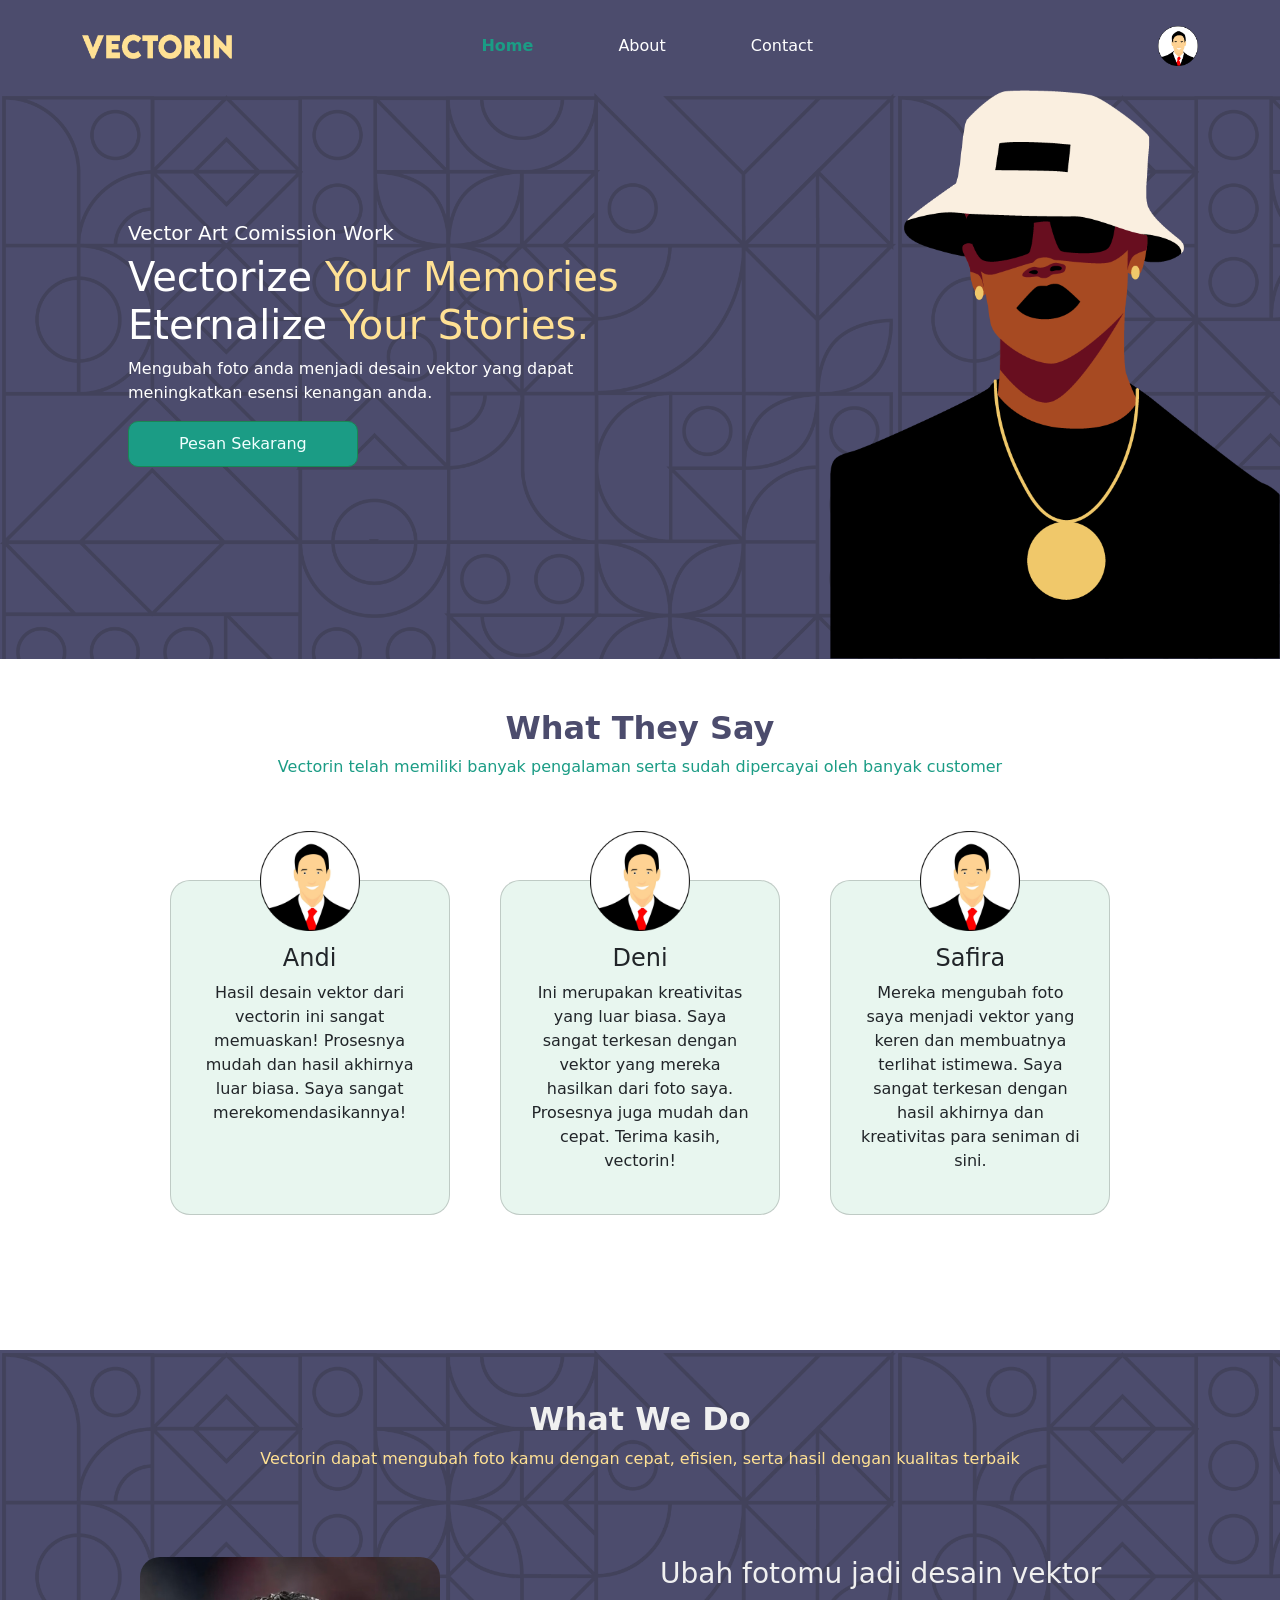
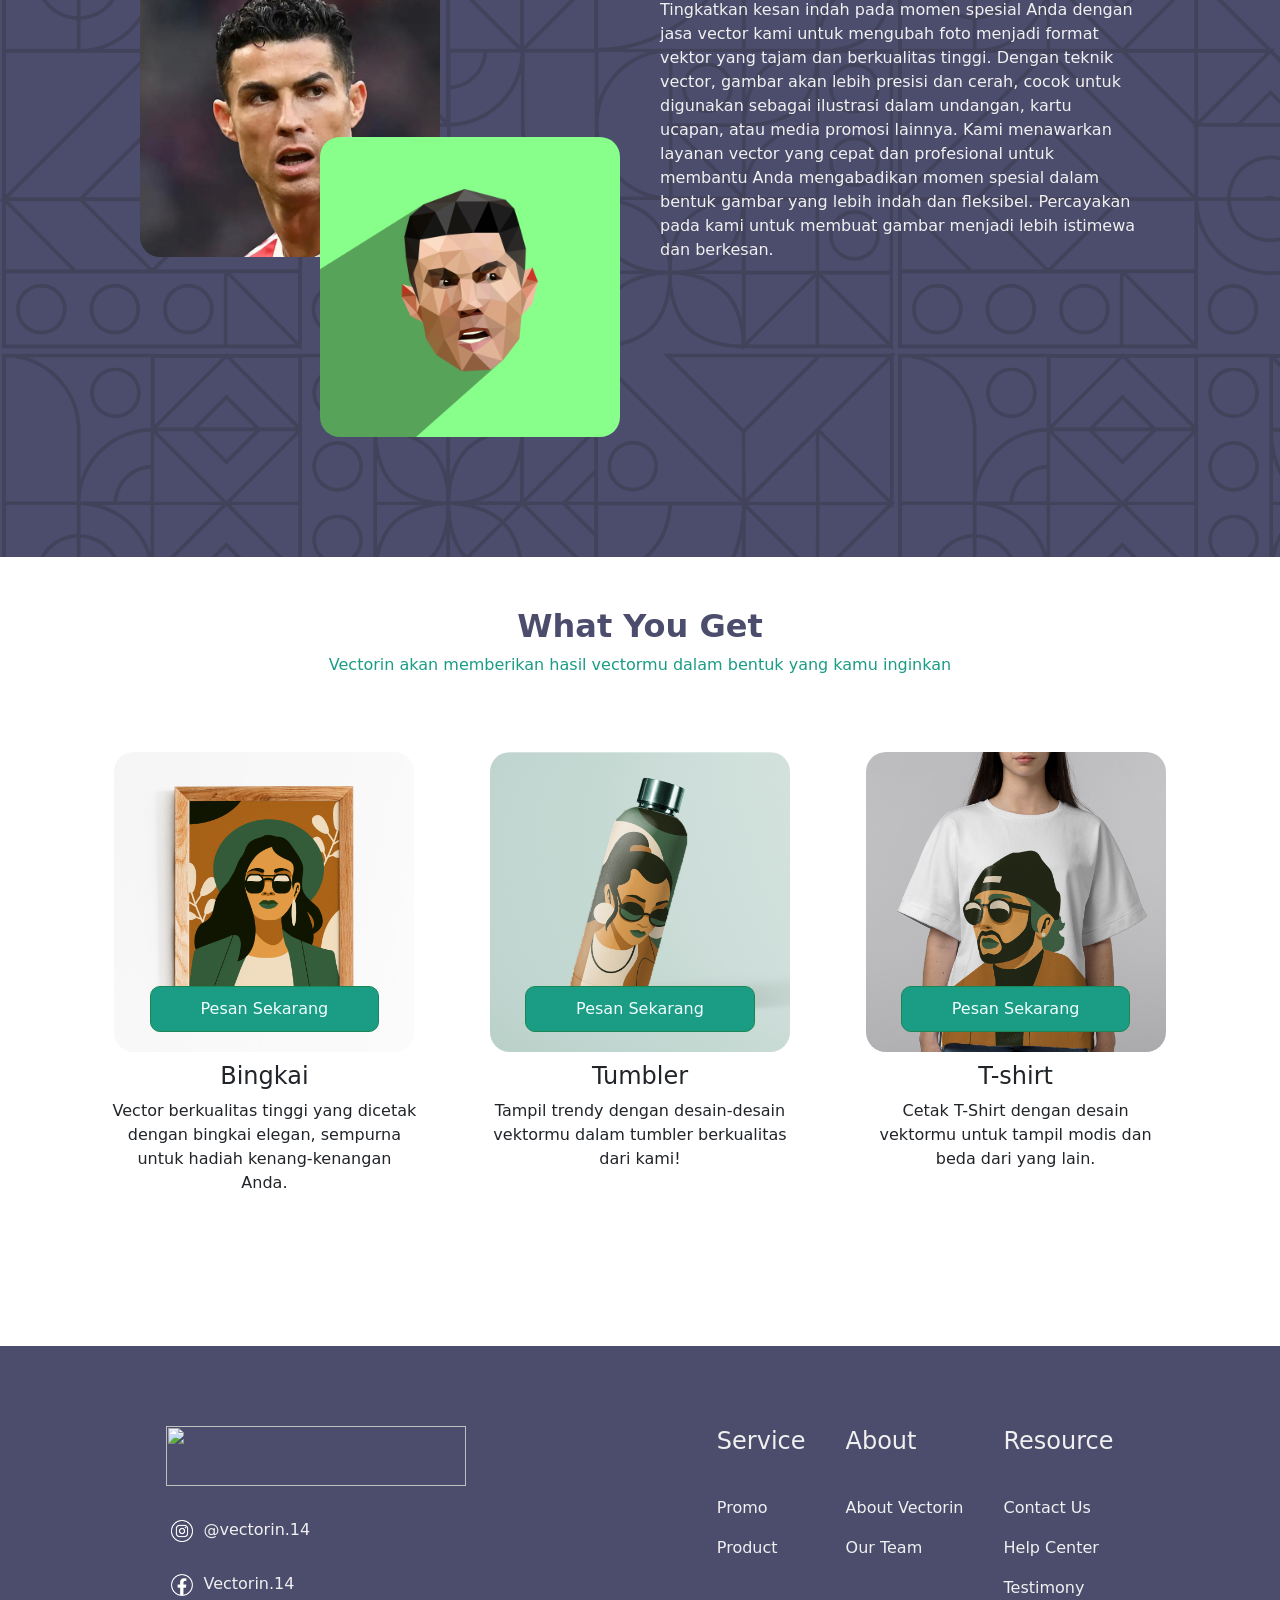
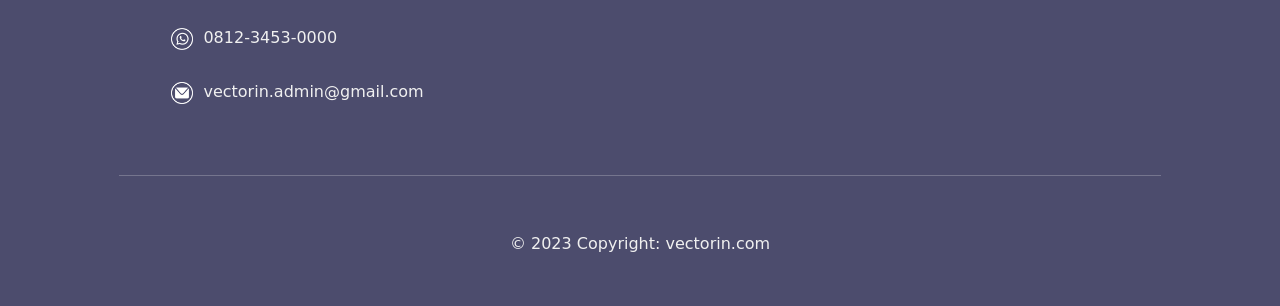
==== index.html @ cd662887 "update" ====
<!DOCTYPE html>
<html lang="en">
  <head>
    <meta charset="utf-8" />
    <meta name="viewport" content="width=device-width, initial-scale=1" />
    <title>Digital Bisnis</title>
    <link
      href="https://cdn.jsdelivr.net/npm/bootstrap@5.3.0/dist/css/bootstrap.min.css"
      rel="stylesheet"
      integrity="sha384-9ndCyUaIbzAi2FUVXJi0CjmCapSmO7SnpJef0486qhLnuZ2cdeRhO02iuK6FUUVM"
      crossorigin="anonymous"
    />
    <link rel="stylesheet" href="landing.css" />
  </head>
  <body>
    <!-- Code navbar -->
    <nav class="navbar">
      <div class="container">
        <a class="navbar-brand" href="#">
          <img src="Logo.png" width="150" height="30" />
        </a>
        <div class="menu">
          <a class="menu-item" id="home" href="">Home</a>
          <a class="menu-item" id="about" href="">About</a>
          <a class="menu-item" id="contact" href="">Contact</a>
        </div>
        <a class="profil" href="">
          <img src="Profil.png" width="40" alt="" />
        </a>
      </div>
    </nav>


    
    <!-- code page 1 -->
    <div>
      <div class="content">
        <div class="icn">
          <img class="icn" src="icon.png" alt="" />
        </div>
        <div class="teks">
          <h5>Vector Art Comission Work</h5>
          <h1>
            Vectorize <span id="tt">Your Memories</span> <br />
            Eternalize <span id="tt">Your Stories.</span>
          </h1>
          <p>
            Mengubah foto anda menjadi desain vektor yang dapat meningkatkan
            esensi kenangan anda.
          </p>
          <button type="button" class="btn btn-success">Pesan Sekarang</button>
        </div>
      </div>
    </div>
    <!-- Code page 2 -->
    <div class="page">
      <header>
        <h2 class="judul">What They Say</h2>
        <p class="sjudul">
          Vectorin telah memiliki banyak pengalaman serta sudah dipercayai oleh
          banyak customer
        </p>
      </header>

      <div class="content1">
        <div class="card">
          <img class="foto1" src="Profil.png" alt="" />
          <h4>Andi</h4>
          <p>
            Hasil desain vektor dari vectorin ini sangat memuaskan! Prosesnya
            mudah dan hasil akhirnya luar biasa. Saya sangat
            merekomendasikannya!
          </p>
        </div>
        <div class="card">
          <img class="foto1" src="Profil.png" alt="" />
          <h4>Deni</h4>
          <p>
            Ini merupakan kreativitas yang luar biasa. Saya sangat terkesan
            dengan vektor yang mereka hasilkan dari foto saya. Prosesnya juga
            mudah dan cepat. Terima kasih, vectorin!
          </p>
        </div>
        <div class="card">
          <img class="foto1" src="Profil.png" alt="" />
          <h4>Safira</h4>
          <p>
            Mereka mengubah foto saya menjadi vektor yang keren dan membuatnya
            terlihat istimewa. Saya sangat terkesan dengan hasil akhirnya dan
            kreativitas para seniman di sini.
          </p>
        </div>
      </div>
    </div>
    <!-- code page 3 -->
    <div class="page" id="page-ganjil">
      <header>
        <h2 id="judulpage3">What We Do</h2>
        <p id="subheading">
          Vectorin dapat mengubah foto kamu dengan cepat, efisien, serta hasil
          dengan kualitas terbaik
        </p>
      </header>
      <div class="page2">
        <div id="gambar">
          <img class="ronaldo" id="ronaldo1" src="image\ronaldo1.jpg" alt="" />
          <img class="ronaldo" id="ronaldo2" src="image\ronaldo2.png" alt="" />
        </div>
        <div id="text">
          <h3 id="text">Ubah fotomu jadi desain vektor</h3>
          <p id="text">
            Tingkatkan kesan indah pada momen spesial Anda dengan jasa vector
            kami untuk mengubah foto menjadi format vektor yang tajam dan
            berkualitas tinggi. Dengan teknik vector, gambar akan lebih presisi
            dan cerah, cocok untuk digunakan sebagai ilustrasi dalam undangan,
            kartu ucapan, atau media promosi lainnya. Kami menawarkan layanan
            vector yang cepat dan profesional untuk membantu Anda mengabadikan
            momen spesial dalam bentuk gambar yang lebih indah dan fleksibel.
            Percayakan pada kami untuk membuat gambar menjadi lebih istimewa dan
            berkesan.
          </p>
        </div>
      </div>
    </div>
    <!-- page 4 -->
    <div class="page">
      <header>
        <h2 class="judul">What You Get</h2>
        <p class="sjudul">
          Vectorin akan memberikan hasil vectormu dalam bentuk yang kamu
          inginkan
        </p>
      </header>

      <div class="content4">
        <div class="card4">
          <button type="button" class="btn btn-success">Pesan Sekarang</button>
          <img class="image4" src="mockup.jpg" alt="" />
          <div class="description">
            <h4>Bingkai</h4>
            <p>
              Vector berkualitas tinggi yang dicetak dengan bingkai elegan,
              sempurna untuk hadiah kenang-kenangan Anda.
            </p>
          </div>
        </div>
        <div class="card4">
          <button type="button" class="btn btn-success">Pesan Sekarang</button>
          <img class="image4" src="mockup1.jpg" alt="" />
          <div class="description">
            <h4>Tumbler</h4>
            <p>
              Tampil trendy dengan desain-desain vektormu dalam tumbler
              berkualitas dari kami!
            </p>
          </div>
        </div>
        <div class="card4">
          <button type="button" class="btn btn-success">Pesan Sekarang</button>
          <img class="image4" src="mockup2.jpg" alt="" />
          <div class="description">
            <h4>T-shirt</h4>
            <p>
              Cetak T-Shirt dengan desain vektormu untuk tampil modis dan beda
              dari yang lain.
            </p>
          </div>
        </div>
      </div>
    </div>

    <!-- page footer -->
    <div class="layout">
      <div class="vectorin">
        <img class="gambar" src="logo.png" alt="" />
        <div class="sosmed">
          <div class="sosmed-name">
            <div class="iconn">
              <img class="icon" src="image/Instagram.png" alt="" />
            </div>
            <div class="text-sosmed">
              <p>@vectorin.14</p>
            </div>
          </div>
          <div class="sosmed-name">
            <div class="iconn">
              <img class="icon" src="image/Facebook.png" alt="" />
            </div>
            <div class="text-sosmed">
              <p>Vectorin.14</p>
            </div>
          </div>
          <div class="sosmed-name">
            <div class="iconn">
              <img class="icon" src="image/Whatsapp.png" alt="" />
            </div>
            <div class="text-sosmed">
              <p>0812-3453-0000</p>
            </div>
          </div>
          <div class="sosmed-name">
            <div class="iconn">
              <img class="icon" src="image/Gmail.png" alt="" />
            </div>
            <div class="text-sosmed">
              <p>vectorin.admin@gmail.com</p>
            </div>
          </div>
        </div>
      </div>
      <div class="layanan">
        <h4>Service</h4>
        <p>Promo</p>
        <p>Product</p>
      </div>
      <div class="layanan">
        <h4>About</h4>
        <p>About Vectorin</p>
        <p>Our Team</p>
      </div>
      <div class="layanan">
        <h4>Resource</h4>
        <p>Contact Us</p>
        <p>Help Center</p>
        <p>Testimony</p>
      </div>
    </div>
    <div class="garis">
      <hr />
    </div>
    <div class="tag" fon>
      <p>© 2023 Copyright: vectorin.com</p>
    </div>
    <script
      src="https://cdn.jsdelivr.net/npm/bootstrap@5.3.0/dist/js/bootstrap.bundle.min.js"
      integrity="sha384-geWF76RCwLtnZ8qwWowPQNguL3RmwHVBC9FhGdlKrxdiJJigb/j/68SIy3Te4Bkz"
      crossorigin="anonymous"
    ></script>
  </body>
</html>
---- landing.css ----
* {
  font-family: system-ui, -apple-system, BlinkMacSystemFont, "Segoe UI", Roboto,
    Oxygen, Ubuntu, Cantarell, "Open Sans", "Helvetica Neue", sans-serif;
}
header h2 {
  font-weight: bolder;
}
header {
  text-align: center;
  padding: 50px;
}
.page {
  padding-bottom: 100px;
}

/* styling navbar */
.navbar {
  background-color: #4c4c6d;
  padding: 2%;
}

.menu {
  margin-right: 10%;
  text-decoration: none;
}
#home{
  color: #1b9c85;
  font-weight: bold;
}
.menu-item{
  margin: 40px;
  text-decoration: none;
  color: white;
}
.menu-item:hover{
  color: #1b9c85;
  font-weight: bold;
}


/* ====================================== */
/* styling page 1 */
.content {
  background-color: #4c4c6d;
  padding: 10% 10% 15% 10%;
  background-image: url(bg1.png);
  background-size: 70%;
  position: relative;
}

.teks {
  color: white;
  width: 500px;
}

.btn {
  background-color: #1b9c85;
  border-radius: 10px;
  color: azure;
  padding: 10px 50px 10px 50px;
  width: fit-content;
  height: fit-content;
}
.btn:hover {
  background-color: #0f6657;
}

#tt {
  color: #ffe194;
}

.icn {
  display: flex;
  justify-content: space-between;
  width: 450px;
  position: absolute;
  right: 0px;
  bottom: 0px;
}

/* ====================================== */
/* page 2 */
header {
  padding: 50px;
}
.content1 {
  display: flex;
  justify-content: center;
  padding: 10px;
}

.card {
  background-color: #e8f6ef;
  width: 280px;
  margin: 2%;
  padding: 5% 2% 2% 2%;
  border-radius: 20px;
  text-align: center;
  align-items: center;
}

.judul {
  display: flex;
  text-align: center;
  justify-content: center;
  color: #4c4c6d;
  text-align: initial;
}
.sjudul {
  display: flex;
  text-align: center;
  justify-content: center;
  color: #1b9c85;
}

.foto1 {
  width: 100px;
  position: absolute;
  top: -50px;
}

/* styling page 3*/
#judulpage3 {
  color: #f0f0f0;
}

#subheading {
  color: #ffe194;
}

#text {
  color: #f0f0f0;
}
#page-ganjil {
  background-color: #4c4c6d;
  background-image: url(bg1.png);
  background-size: 70%;
}

.page2 {
  display: flex;
  justify-content: center;
}
.page2 > div {
  margin: 20px;
  width: 480px;
  height: 480px;
}
#gambar {
  position: relative;
}
.ronaldo {
  width: 300px;
  border-radius: 20px;
}
#ronaldo2 {
  position: absolute;
  bottom: 0px;
  right: 0px;
}

/* =============================== */
/* page 4 */

.content4 {
  display: flex;
  justify-content: center;
}
.card4 {
  width: 350px;
  border-radius: 20px;
  text-align: center;
  padding: 1% 1% 1% 1%;
  margin: 1%;
  margin-top: -50px;
  
}

.image4 {
  width: 300px;
  border-radius: 20px;
}

.judul {
  display: flex;
  text-align: center;
  justify-content: center;
  color: #4c4c6d;
  text-align: initial;
}
.sjudul {
  display: flex;
  text-align: center;
  justify-content: center;
  color: #1b9c85;
}
.description {
  padding: 10px;
}
.card4 > .btn {
  position: relative;
  top: 280px;
}

/* style footer */
.layout {
  display: flex;
  justify-content: center;
  background-color: #4c4c6d;
  padding-top: 40px;
  color: #f0f0f0;
}

.vectorin {
  padding-top: 0px;
  margin-top: 600px;
  margin: 20px;
  margin-right: 18%;
}

.gambar {
  width: 300px;
  height: 60px;
  padding-top: 0px;
  margin-top: 20px;
  margin-bottom: 17px;
}

.icon {
  width: 22px;
  height: 22px;
}

.gambar > p {
  text-align: center;
}

.sosmed {
  text-align: left;
}
.sosmed-name {
  display: flex;
  align-items: center;
  padding: 5px;
}

.text-sosmed {
  margin: 10px;
}
.text-sosmed > p {
  margin: 0px;
}

.layanan {
  margin: 20px;
}

.layanan > h4 {
  text-align: left;
  margin-bottom: 40px;
  margin-top: 21px;
}
.layanan > p {
  text-align: left;
}

.garis {
  background-color: #4c4c6d;
  padding: 20px;
}
.garis > hr {
  margin-left: 8%;
  margin-right: 8%;
  color: #f0f0f0;
}

.tag {
  background-color: #4c4c6d;
}
.tag > p {
  text-align: center;
  margin: 0px;
  padding-bottom: 50px;
  padding-top: 20px;
  color: #f0f0f0;
}
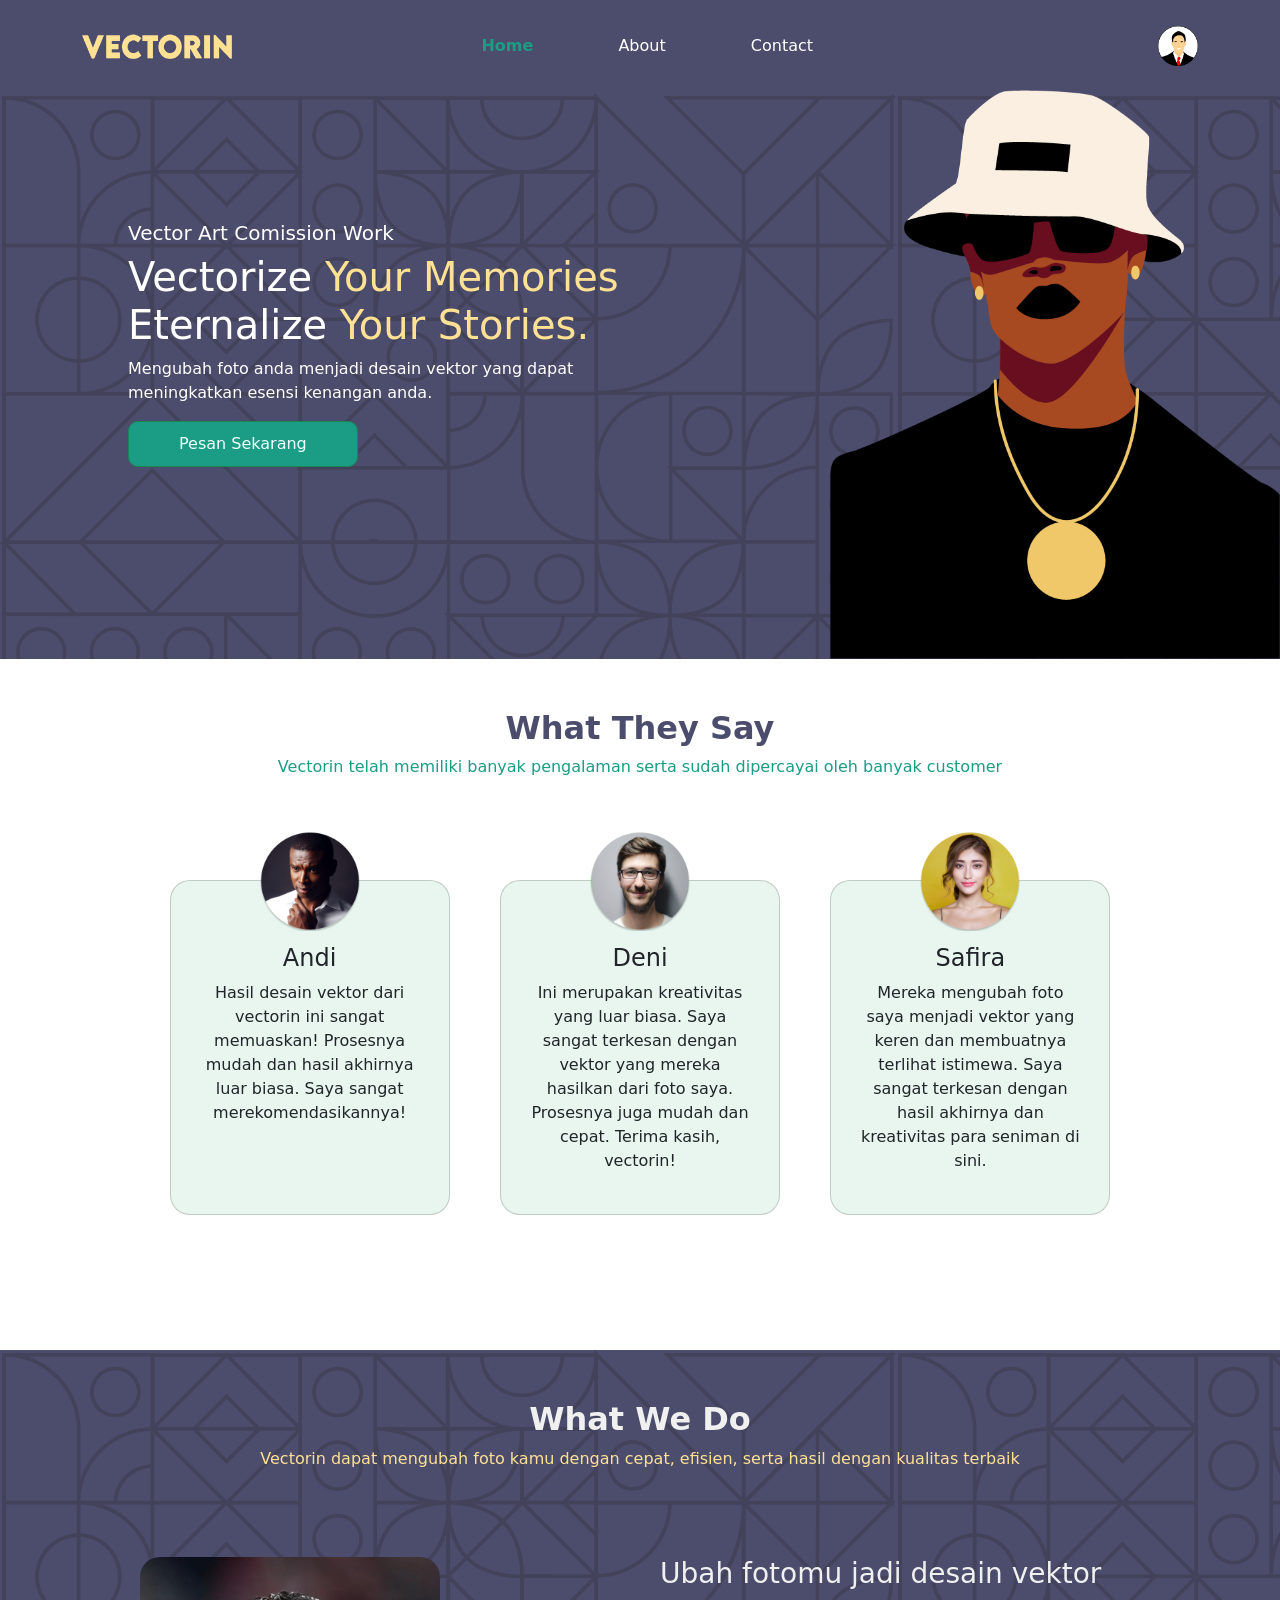
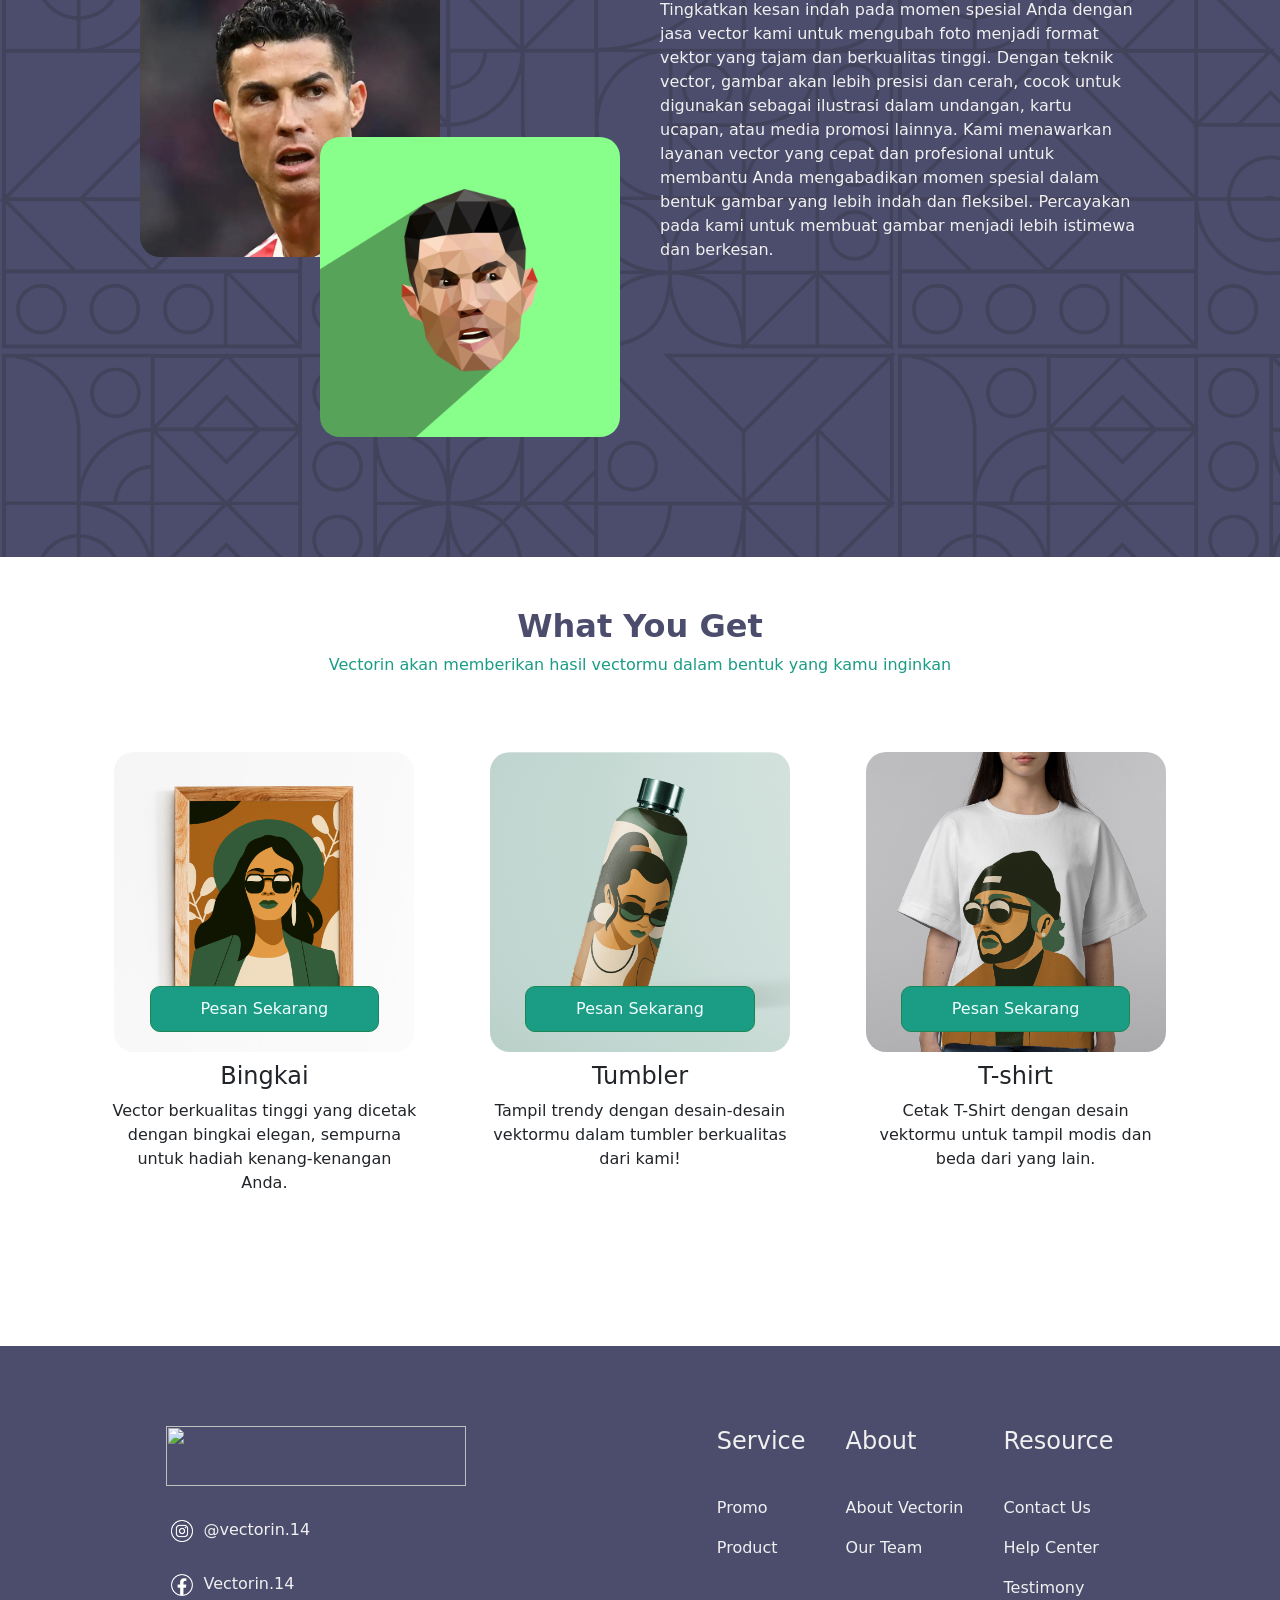
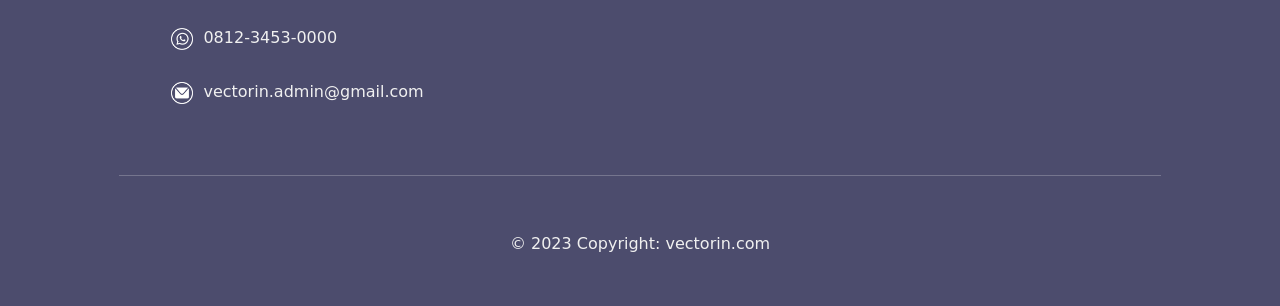
==== commit 1e2df188: "update2" ====
--- a/index.html
+++ b/index.html
@@ -3,7 +3,7 @@
   <head>
     <meta charset="utf-8" />
     <meta name="viewport" content="width=device-width, initial-scale=1" />
-    <title>Digital Bisnis</title>
+    <title>Vectorin</title>
     <link
       href="https://cdn.jsdelivr.net/npm/bootstrap@5.3.0/dist/css/bootstrap.min.css"
       rel="stylesheet"
@@ -12,6 +12,17 @@
     />
     <link rel="stylesheet" href="landing.css" />
   </head>
+  
+<!-- Google tag (gtag.js) -->
+<script async src="https://www.googletagmanager.com/gtag/js?id=G-V3LJCS3MVX"></script>
+<script>
+  window.dataLayer = window.dataLayer || [];
+  function gtag(){dataLayer.push(arguments);}
+  gtag('js', new Date());
+
+  gtag('config', 'G-V3LJCS3MVX');
+</script>
+<!-- =========== -->
   <body>
     <!-- Code navbar -->
     <nav class="navbar">
@@ -64,7 +75,7 @@
 
       <div class="content1">
         <div class="card">
-          <img class="foto1" src="Profil.png" alt="" />
+          <img class="foto1" src="profil 1.png" alt="" />
           <h4>Andi</h4>
           <p>
             Hasil desain vektor dari vectorin ini sangat memuaskan! Prosesnya
@@ -73,7 +84,7 @@
           </p>
         </div>
         <div class="card">
-          <img class="foto1" src="Profil.png" alt="" />
+          <img class="foto1" src="profil 3.png" alt="" />
           <h4>Deni</h4>
           <p>
             Ini merupakan kreativitas yang luar biasa. Saya sangat terkesan
@@ -82,7 +93,7 @@
           </p>
         </div>
         <div class="card">
-          <img class="foto1" src="Profil.png" alt="" />
+          <img class="foto1" src="profil 2.png" alt="" />
           <h4>Safira</h4>
           <p>
             Mereka mengubah foto saya menjadi vektor yang keren dan membuatnya
--- a/landing.css
+++ b/landing.css
@@ -1,6 +1,7 @@
 * {
   font-family: system-ui, -apple-system, BlinkMacSystemFont, "Segoe UI", Roboto,
     Oxygen, Ubuntu, Cantarell, "Open Sans", "Helvetica Neue", sans-serif;
+    
 }
 header h2 {
   font-weight: bolder;
